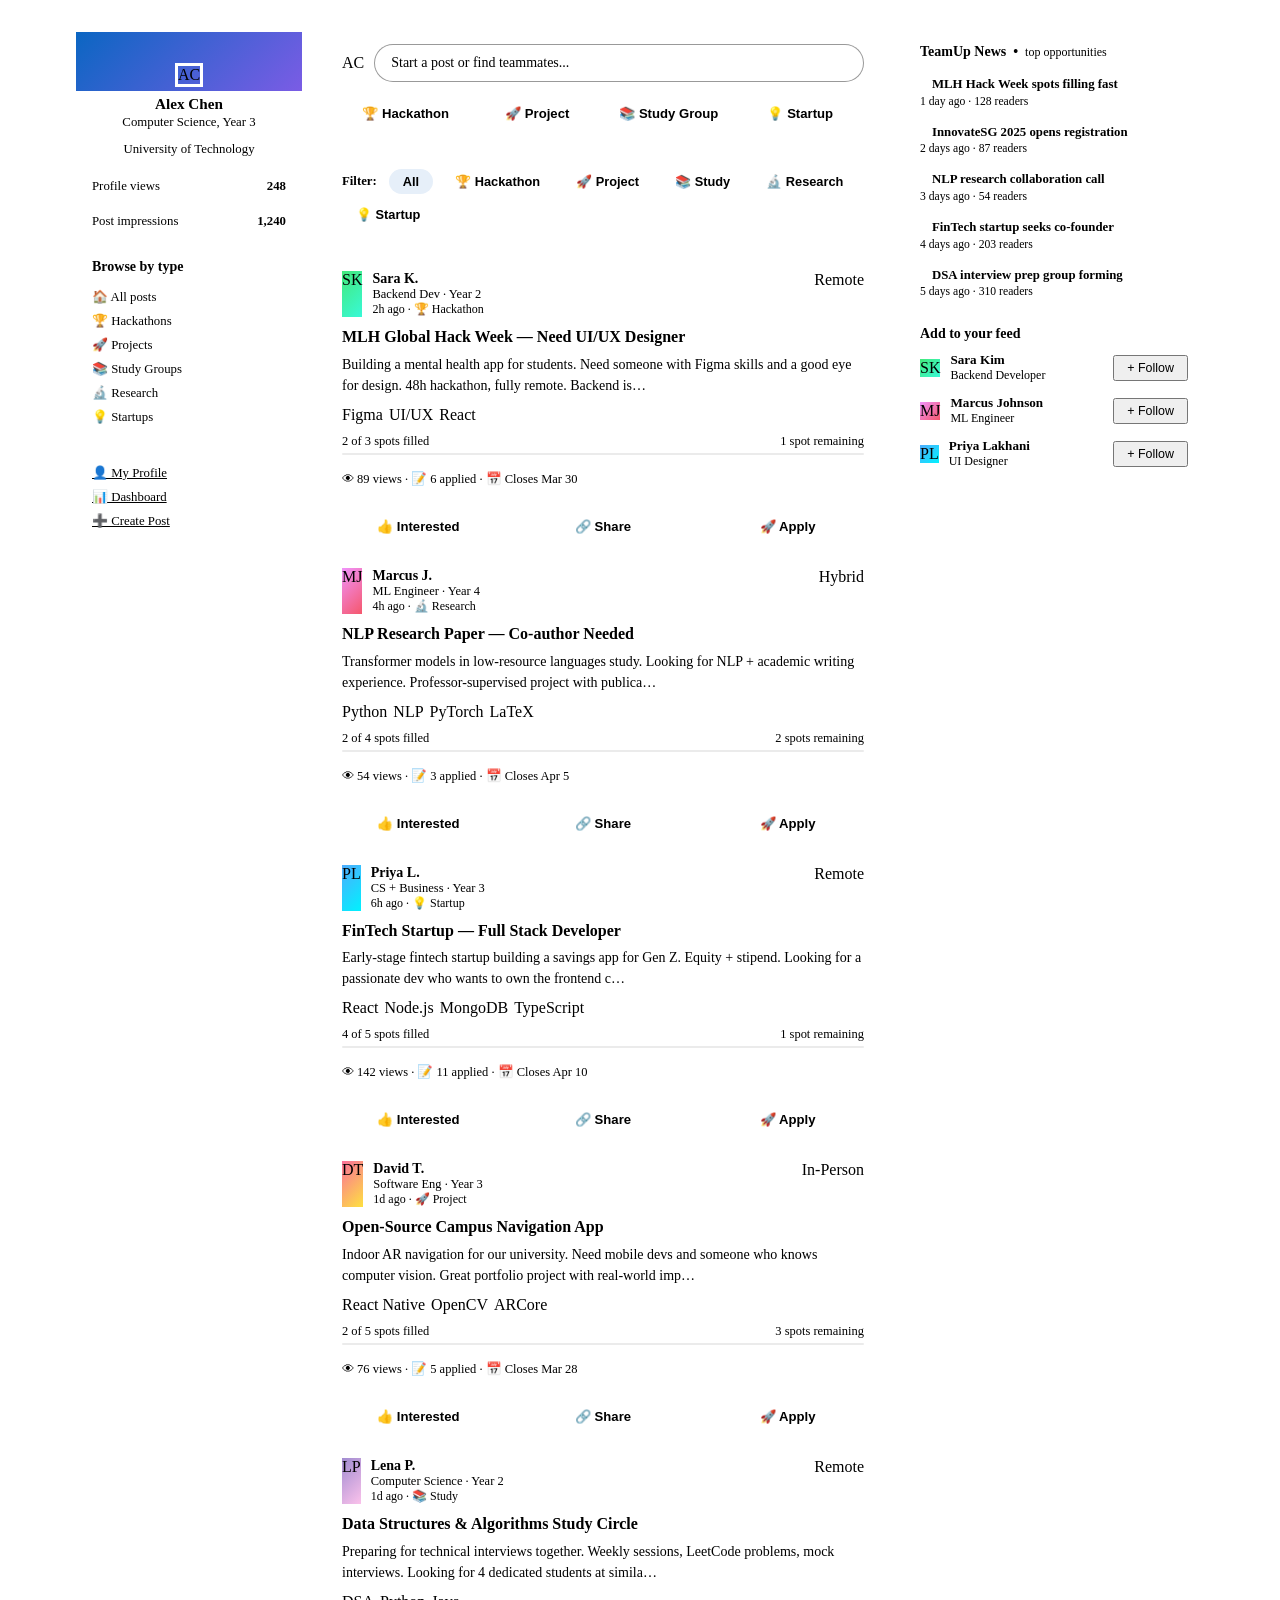
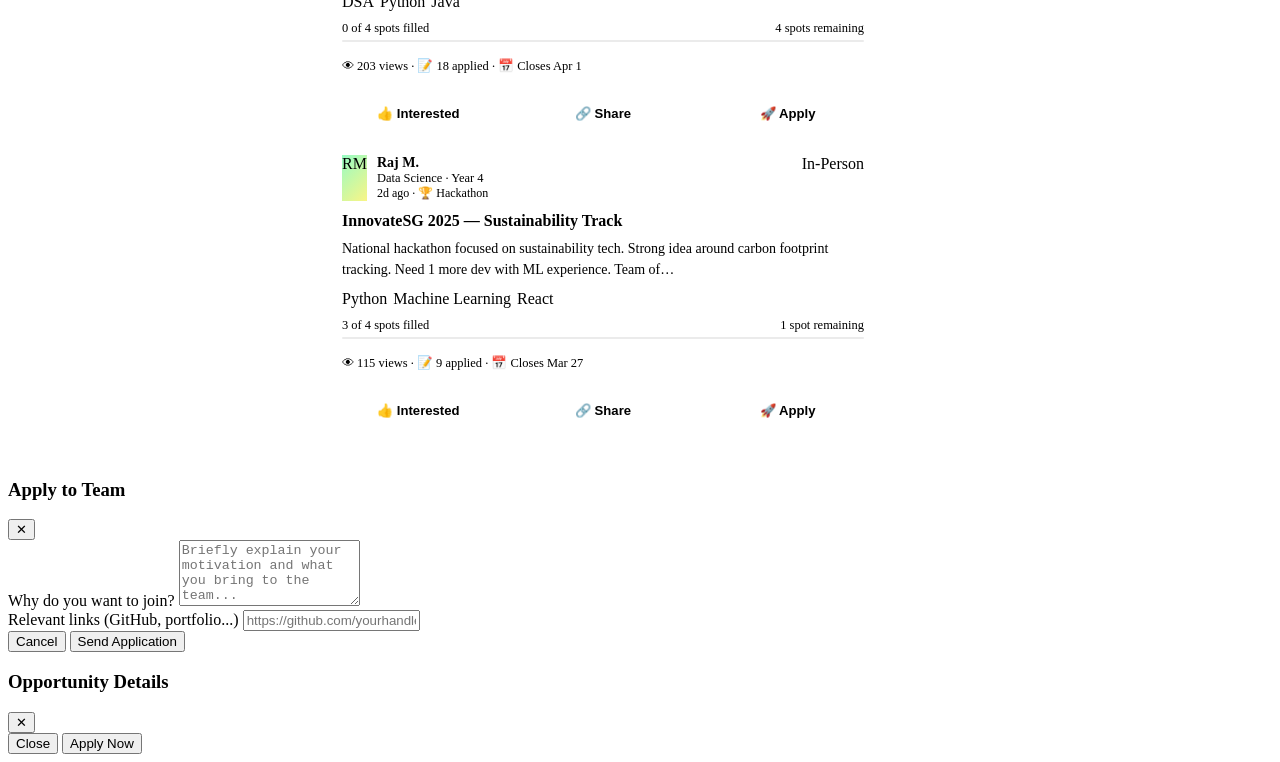
==== templates/browse.html @ 245ce958 "updated files" ====
<!DOCTYPE html>
<html lang="en">
<head>
  <meta charset="UTF-8" />
  <meta name="viewport" content="width=device-width, initial-scale=1.0" />
  <title>TeamUp — Browse</title>
  <link rel="preconnect" href="https://fonts.googleapis.com" />
  <link href="https://fonts.googleapis.com/css2?family=Source+Serif+4:wght@400;600;700&display=swap" rel="stylesheet" />
  <link rel="stylesheet" href="shared.css" />
  <style>
    .page-wrap { max-width: 1128px; margin: 0 auto; padding: 24px 16px; display: grid; grid-template-columns: 226px 1fr 300px; gap: 24px; }

    /* LEFT PANEL */
    .left-panel {}
    .me-card { text-align: center; padding-bottom: 0; overflow: hidden; }
    .me-banner { height: 60px; background: linear-gradient(135deg, #0a66c2, #7b5ce5); margin: -1px -1px 0; }
    .me-av-wrap { margin-top: -28px; display: flex; justify-content: center; margin-bottom: 8px; }
    .me-name { font-weight: 700; font-size: 0.95rem; }
    .me-sub { color: var(--li-text-secondary); font-size: 0.8rem; margin-top: 2px; margin-bottom: 12px; }
    .me-stat-row { display: flex; justify-content: space-between; padding: 10px 16px; border-top: 1px solid var(--li-border); font-size: 0.8rem; cursor: pointer; }
    .me-stat-row:hover { background: var(--li-hover); }
    .me-stat-label { color: var(--li-text-secondary); }
    .me-stat-val { font-weight: 700; color: var(--li-blue); }
    .sidebar-section { padding: 12px 16px; }
    .sidebar-title { font-size: 0.875rem; font-weight: 700; margin-bottom: 10px; }
    .sidebar-link { display: block; font-size: 0.8rem; color: var(--li-text-secondary); padding: 4px 0; cursor: pointer; transition: color 0.1s; }
    .sidebar-link:hover { color: var(--li-blue); text-decoration: underline; }

    /* CENTER FEED */
    .feed {}
    .feed-top {
      background: #fff; border: 1px solid var(--li-border); border-radius: 8px;
      padding: 12px 16px; display: flex; align-items: center; gap: 10px; margin-bottom: 16px;
    }
    .feed-inp {
      flex: 1; border: 1px solid rgba(0,0,0,0.4); border-radius: 24px;
      padding: 10px 16px; font-size: 0.875rem; background: #fff; cursor: pointer;
      transition: border-color 0.15s; color: var(--li-text-secondary);
    }
    .feed-inp:hover { border-color: var(--li-text); }
    .feed-actions { display: flex; gap: 4px; margin-top: 8px; padding-top: 8px; border-top: 1px solid var(--li-border); }
    .feed-action-btn {
      flex: 1; display: flex; align-items: center; justify-content: center; gap: 6px;
      padding: 8px 4px; border-radius: 4px; border: none; background: none;
      font-size: 0.82rem; font-weight: 600; color: var(--li-text-secondary); cursor: pointer;
      transition: background 0.15s;
    }
    .feed-action-btn:hover { background: var(--li-hover); color: var(--li-text); }

    /* FILTER BAR */
    .filter-bar {
      background: #fff; border: 1px solid var(--li-border); border-radius: 8px;
      padding: 12px 16px; display: flex; gap: 8px; flex-wrap: wrap; align-items: center;
      margin-bottom: 16px;
    }
    .filter-label { font-size: 0.8rem; font-weight: 600; color: var(--li-text-secondary); margin-right: 4px; }
    .fchip {
      padding: 5px 14px; border-radius: 16px; font-size: 0.8rem; font-weight: 600;
      cursor: pointer; border: 1px solid var(--li-border); background: #fff;
      color: var(--li-text-secondary); transition: all 0.15s;
    }
    .fchip:hover { color: var(--li-text); border-color: rgba(0,0,0,0.3); }
    .fchip.on { background: rgba(10,102,194,0.1); border-color: var(--li-blue); color: var(--li-blue); }

    /* POST CARD */
    .post-card {
      background: #fff; border: 1px solid var(--li-border); border-radius: 8px;
      margin-bottom: 8px; overflow: hidden; cursor: pointer;
      transition: box-shadow 0.15s;
    }
    .post-card:hover { box-shadow: 0 0 0 1px rgba(0,0,0,0.12), 0 4px 12px rgba(0,0,0,0.08); }
    .pc-header { padding: 16px 16px 0; display: flex; gap: 10px; }
    .pc-meta-info { flex: 1; }
    .pc-author { font-weight: 700; font-size: 0.875rem; }
    .pc-sub { font-size: 0.78rem; color: var(--li-text-secondary); }
    .pc-time { font-size: 0.75rem; color: var(--li-text-tertiary); }
    .pc-body { padding: 10px 16px 14px; }
    .pc-title { font-weight: 700; font-size: 1rem; margin-bottom: 6px; line-height: 1.3; }
    .pc-desc { font-size: 0.875rem; color: var(--li-text-secondary); line-height: 1.5; margin-bottom: 10px; }
    .pc-tags { display: flex; flex-wrap: wrap; gap: 6px; margin-bottom: 10px; }
    .pc-stats-bar { display: flex; justify-content: space-between; align-items: center; padding: 8px 0; border-top: 1px solid var(--li-border); font-size: 0.78rem; color: var(--li-text-secondary); }
    .pc-fill-bar { height: 2px; background: rgba(0,0,0,0.08); border-radius: 2px; margin-bottom: 8px; overflow: hidden; }
    .pc-fill-inner { height: 100%; background: var(--li-green); border-radius: 2px; }
    .pc-actions { display: flex; border-top: 1px solid var(--li-border); }
    .pc-action {
      flex: 1; display: flex; align-items: center; justify-content: center; gap: 6px;
      padding: 10px; border: none; background: none; font-size: 0.82rem; font-weight: 600;
      color: var(--li-text-secondary); cursor: pointer; transition: background 0.15s;
    }
    .pc-action:hover { background: var(--li-hover); color: var(--li-text); }
    .pc-action.apply-btn { color: var(--li-blue); }
    .pc-action.apply-btn:hover { background: rgba(10,102,194,0.08); }

    /* RIGHT PANEL */
    .right-panel {}
    .news-card {}
    .news-title { font-size: 0.875rem; font-weight: 700; padding: 12px 16px 8px; }
    .news-item { padding: 8px 16px; cursor: pointer; transition: background 0.1s; }
    .news-item:hover { background: var(--li-hover); }
    .news-item-title { font-size: 0.8rem; font-weight: 600; line-height: 1.3; }
    .news-item-sub { font-size: 0.73rem; color: var(--li-text-secondary); margin-top: 2px; }
    .news-bullet { display: inline-block; width: 6px; height: 6px; border-radius: 50%; background: var(--li-text); margin-right: 6px; vertical-align: middle; }
    .promoted-label { font-size: 0.7rem; color: var(--li-text-tertiary); padding: 0 16px 8px; }

    @media (max-width: 1024px) { .page-wrap { grid-template-columns: 226px 1fr; } .right-panel { display: none; } }
    @media (max-width: 700px) { .page-wrap { grid-template-columns: 1fr; } .left-panel { display: none; } }
  </style>
</head>
<body>
<script src="shared.js"></script>
<script>renderNav('browse');</script>

<div class="page-wrap">
  <!-- LEFT -->
  <aside class="left-panel">
    <div class="li-card me-card" style="margin-bottom:8px;">
      <div class="me-banner"></div>
      <div class="me-av-wrap"><div class="li-avatar av-xl" style="border:3px solid #fff;">AC</div></div>
      <div style="padding:0 16px 12px;">
        <div class="me-name">Alex Chen</div>
        <div class="me-sub">Computer Science, Year 3</div>
        <div class="me-sub" style="margin-bottom:0;">University of Technology</div>
      </div>
      <div class="me-stat-row">
        <span class="me-stat-label">Profile views</span>
        <span class="me-stat-val">248</span>
      </div>
      <div class="me-stat-row">
        <span class="me-stat-label">Post impressions</span>
        <span class="me-stat-val">1,240</span>
      </div>
    </div>

    <div class="li-card" style="margin-bottom:8px;">
      <div class="sidebar-section">
        <div class="sidebar-title">Browse by type</div>
        <a class="sidebar-link" onclick="fType(this,'all')">🏠 All posts</a>
        <a class="sidebar-link" onclick="fType(this,'hackathon')">🏆 Hackathons</a>
        <a class="sidebar-link" onclick="fType(this,'project')">🚀 Projects</a>
        <a class="sidebar-link" onclick="fType(this,'study')">📚 Study Groups</a>
        <a class="sidebar-link" onclick="fType(this,'research')">🔬 Research</a>
        <a class="sidebar-link" onclick="fType(this,'startup')">💡 Startups</a>
      </div>
    </div>

    <div class="li-card">
      <div class="sidebar-section">
        <a class="sidebar-link" href="profile.html">👤 My Profile</a>
        <a class="sidebar-link" href="dashboard.html">📊 Dashboard</a>
        <a class="sidebar-link" href="create.html">➕ Create Post</a>
      </div>
    </div>
  </aside>

  <!-- CENTER -->
  <main class="feed">
    <!-- Create Post Bar -->
    <div class="li-card feed-top" style="flex-direction:column;align-items:stretch;gap:0;">
      <div style="display:flex;gap:10px;align-items:center;">
        <div class="li-avatar av-md">AC</div>
        <div class="feed-inp" onclick="window.location.href='create.html'">Start a post or find teammates...</div>
      </div>
      <div class="feed-actions">
        <button class="feed-action-btn" onclick="window.location.href='create.html'">🏆 Hackathon</button>
        <button class="feed-action-btn" onclick="window.location.href='create.html'">🚀 Project</button>
        <button class="feed-action-btn" onclick="window.location.href='create.html'">📚 Study Group</button>
        <button class="feed-action-btn" onclick="window.location.href='create.html'">💡 Startup</button>
      </div>
    </div>

    <!-- Filter -->
    <div class="filter-bar">
      <span class="filter-label">Filter:</span>
      <button class="fchip on" onclick="fType(this,'all')">All</button>
      <button class="fchip" onclick="fType(this,'hackathon')">🏆 Hackathon</button>
      <button class="fchip" onclick="fType(this,'project')">🚀 Project</button>
      <button class="fchip" onclick="fType(this,'study')">📚 Study</button>
      <button class="fchip" onclick="fType(this,'research')">🔬 Research</button>
      <button class="fchip" onclick="fType(this,'startup')">💡 Startup</button>
    </div>

    <div id="posts-feed"></div>
  </main>

  <!-- RIGHT -->
  <aside class="right-panel">
    <div class="li-card news-card" style="margin-bottom:8px;">
      <div class="news-title">TeamUp News &nbsp;•&nbsp; <span style="font-size:0.75rem;font-weight:400;color:var(--li-text-secondary);">top opportunities</span></div>
      <div class="news-item">
        <div class="news-item-title"><span class="news-bullet"></span>MLH Hack Week spots filling fast</div>
        <div class="news-item-sub">1 day ago · 128 readers</div>
      </div>
      <div class="news-item">
        <div class="news-item-title"><span class="news-bullet"></span>InnovateSG 2025 opens registration</div>
        <div class="news-item-sub">2 days ago · 87 readers</div>
      </div>
      <div class="news-item">
        <div class="news-item-title"><span class="news-bullet"></span>NLP research collaboration call</div>
        <div class="news-item-sub">3 days ago · 54 readers</div>
      </div>
      <div class="news-item">
        <div class="news-item-title"><span class="news-bullet"></span>FinTech startup seeks co-founder</div>
        <div class="news-item-sub">4 days ago · 203 readers</div>
      </div>
      <div class="news-item">
        <div class="news-item-title"><span class="news-bullet"></span>DSA interview prep group forming</div>
        <div class="news-item-sub">5 days ago · 310 readers</div>
      </div>
    </div>

    <div class="li-card">
      <div class="sidebar-section">
        <div class="sidebar-title">Add to your feed</div>
        <div style="display:flex;align-items:center;gap:10px;margin-bottom:12px;">
          <div class="li-avatar av-md" style="background:linear-gradient(135deg,#43e97b,#38f9d7);">SK</div>
          <div style="flex:1;"><div style="font-size:0.82rem;font-weight:600;">Sara Kim</div><div style="font-size:0.75rem;color:var(--li-text-secondary);">Backend Developer</div></div>
          <button class="btn-li-secondary" style="padding:4px 12px;font-size:0.78rem;">+ Follow</button>
        </div>
        <div style="display:flex;align-items:center;gap:10px;margin-bottom:12px;">
          <div class="li-avatar av-md" style="background:linear-gradient(135deg,#f093fb,#f5576c);">MJ</div>
          <div style="flex:1;"><div style="font-size:0.82rem;font-weight:600;">Marcus Johnson</div><div style="font-size:0.75rem;color:var(--li-text-secondary);">ML Engineer</div></div>
          <button class="btn-li-secondary" style="padding:4px 12px;font-size:0.78rem;">+ Follow</button>
        </div>
        <div style="display:flex;align-items:center;gap:10px;">
          <div class="li-avatar av-md" style="background:linear-gradient(135deg,#4facfe,#00f2fe);">PL</div>
          <div style="flex:1;"><div style="font-size:0.82rem;font-weight:600;">Priya Lakhani</div><div style="font-size:0.75rem;color:var(--li-text-secondary);">UI Designer</div></div>
          <button class="btn-li-secondary" style="padding:4px 12px;font-size:0.78rem;">+ Follow</button>
        </div>
      </div>
    </div>
  </aside>
</div>

<!-- APPLY MODAL -->
<div class="li-modal-ov" id="m-apply">
  <div class="li-modal">
    <div class="li-modal-header">
      <h3 id="m-apply-title">Apply to Team</h3>
      <button class="li-modal-close" onclick="closeModal('m-apply')">✕</button>
    </div>
    <div class="li-modal-body">
      <div class="li-form">
        <div class="li-field">
          <label>Why do you want to join?</label>
          <textarea rows="4" placeholder="Briefly explain your motivation and what you bring to the team..."></textarea>
        </div>
        <div class="li-field">
          <label>Relevant links (GitHub, portfolio...)</label>
          <input type="text" placeholder="https://github.com/yourhandle" />
        </div>
      </div>
    </div>
    <div class="li-modal-footer">
      <button class="btn-li-ghost" onclick="closeModal('m-apply')">Cancel</button>
      <button class="btn-li-primary" onclick="submitApp()">Send Application</button>
    </div>
  </div>
</div>

<!-- POST DETAIL MODAL -->
<div class="li-modal-ov" id="m-detail">
  <div class="li-modal" style="max-width:540px;">
    <div class="li-modal-header">
      <h3>Opportunity Details</h3>
      <button class="li-modal-close" onclick="closeModal('m-detail')">✕</button>
    </div>
    <div class="li-modal-body" id="m-detail-body"></div>
    <div class="li-modal-footer">
      <button class="btn-li-ghost" onclick="closeModal('m-detail')">Close</button>
      <button class="btn-li-primary" id="m-detail-apply-btn">Apply Now</button>
    </div>
  </div>
</div>

<div id="toast"></div>

<script>
const typeE = { hackathon:'🏆', project:'🚀', study:'📚', research:'🔬', startup:'💡', other:'✨' };
const gradMap = {
  1:'linear-gradient(135deg,#43e97b,#38f9d7)',
  2:'linear-gradient(135deg,#f093fb,#f5576c)',
  3:'linear-gradient(135deg,#4facfe,#00f2fe)',
  4:'linear-gradient(135deg,#fa709a,#fee140)',
  5:'linear-gradient(135deg,#a18cd1,#fbc2eb)',
  6:'linear-gradient(135deg,#96fbc4,#f9f586)',
};

const POSTS = [
  { id:1, type:'hackathon', title:'MLH Global Hack Week — Need UI/UX Designer', desc:'Building a mental health app for students. Need someone with Figma skills and a good eye for design. 48h hackathon, fully remote. Backend is covered.', author:'Sara K.', major:'Backend Dev · Year 2', ini:'SK', time:'2h ago', spots:1, total:3, tags:['Figma','UI/UX','React'], mode:'Remote', dl:'Mar 30', views:89, apps:6 },
  { id:2, type:'research', title:'NLP Research Paper — Co-author Needed', desc:'Transformer models in low-resource languages study. Looking for NLP + academic writing experience. Professor-supervised project with publication goal.', author:'Marcus J.', major:'ML Engineer · Year 4', ini:'MJ', time:'4h ago', spots:2, total:4, tags:['Python','NLP','PyTorch','LaTeX'], mode:'Hybrid', dl:'Apr 5', views:54, apps:3 },
  { id:3, type:'startup', title:'FinTech Startup — Full Stack Developer', desc:'Early-stage fintech startup building a savings app for Gen Z. Equity + stipend. Looking for a passionate dev who wants to own the frontend completely.', author:'Priya L.', major:'CS + Business · Year 3', ini:'PL', time:'6h ago', spots:1, total:5, tags:['React','Node.js','MongoDB','TypeScript'], mode:'Remote', dl:'Apr 10', views:142, apps:11 },
  { id:4, type:'project', title:'Open-Source Campus Navigation App', desc:'Indoor AR navigation for our university. Need mobile devs and someone who knows computer vision. Great portfolio project with real-world impact.', author:'David T.', major:'Software Eng · Year 3', ini:'DT', time:'1d ago', spots:3, total:5, tags:['React Native','OpenCV','ARCore'], mode:'In-Person', dl:'Mar 28', views:76, apps:5 },
  { id:5, type:'study', title:'Data Structures & Algorithms Study Circle', desc:'Preparing for technical interviews together. Weekly sessions, LeetCode problems, mock interviews. Looking for 4 dedicated students at similar levels.', author:'Lena P.', major:'Computer Science · Year 2', ini:'LP', time:'1d ago', spots:4, total:4, tags:['DSA','Python','Java'], mode:'Remote', dl:'Apr 1', views:203, apps:18 },
  { id:6, type:'hackathon', title:'InnovateSG 2025 — Sustainability Track', desc:'National hackathon focused on sustainability tech. Strong idea around carbon footprint tracking. Need 1 more dev with ML experience. Team of 3 so far.', author:'Raj M.', major:'Data Science · Year 4', ini:'RM', time:'2d ago', spots:1, total:4, tags:['Python','Machine Learning','React'], mode:'In-Person', dl:'Mar 27', views:115, apps:9 },
];

let aFilter = 'all', fPosts = [...POSTS], cPostId = null;

function renderPosts() {
  const feed = document.getElementById('posts-feed');
  if (!fPosts.length) {
    feed.innerHTML = `<div class="li-card" style="padding:40px;text-align:center;color:var(--li-text-secondary);">
      <div style="font-size:2.5rem;margin-bottom:12px;">🔍</div>
      <div style="font-weight:700;margin-bottom:4px;">No posts found</div>
      <div style="font-size:0.875rem;">Try a different filter</div>
    </div>`;
    return;
  }
  feed.innerHTML = fPosts.map(p => {
    const em = typeE[p.type] || '✨';
    const fill = p.total - p.spots;
    const pct = Math.round((fill/p.total)*100);
    const grad = gradMap[p.id] || gradMap[1];
    return `<div class="post-card li-card" onclick="openDetail(${p.id})">
      <div class="pc-header">
        <div class="li-avatar av-lg" style="background:${grad};">${p.ini}</div>
        <div class="pc-meta-info">
          <div class="pc-author">${p.author}</div>
          <div class="pc-sub">${p.major}</div>
          <div class="pc-time">${p.time} · <span class="li-badge li-badge-blue">${em} ${cap(p.type)}</span></div>
        </div>
        <div style="margin-left:auto;"><span class="li-badge ${p.mode==='Remote'?'li-badge-green':p.mode==='Hybrid'?'li-badge-orange':'li-badge-blue'}">${p.mode}</span></div>
      </div>
      <div class="pc-body">
        <div class="pc-title">${p.title}</div>
        <div class="pc-desc">${p.desc.length>140?p.desc.slice(0,140)+'…':p.desc}</div>
        <div class="pc-tags">
          ${p.tags.slice(0,4).map(t=>`<span class="li-tag">${t}</span>`).join('')}
          ${p.tags.length>4?`<span class="li-tag">+${p.tags.length-4} more</span>`:''}
        </div>
        <div style="font-size:0.78rem;color:var(--li-text-secondary);display:flex;justify-content:space-between;margin-bottom:4px;">
          <span>${fill} of ${p.total} spots filled</span>
          <span>${p.spots} spot${p.spots!==1?'s':''} remaining</span>
        </div>
        <div class="pc-fill-bar"><div class="pc-fill-inner" style="width:${pct}%;"></div></div>
        <div class="pc-stats-bar">
          <span>👁 ${p.views} views · 📝 ${p.apps} applied · 📅 Closes ${p.dl}</span>
        </div>
      </div>
      <div class="pc-actions">
        <button class="pc-action" onclick="event.stopPropagation();toast('👍 Interested!')">👍 Interested</button>
        <button class="pc-action" onclick="event.stopPropagation();toast('🔗 Link copied!')">🔗 Share</button>
        <button class="pc-action apply-btn" onclick="event.stopPropagation();openApply(${p.id})">🚀 Apply</button>
      </div>
    </div>`;
  }).join('');
}

function fType(el, t) {
  aFilter = t;
  document.querySelectorAll('.fchip').forEach(c => c.classList.remove('on'));
  if(el && el.classList) el.classList.add('on');
  fPosts = t==='all' ? [...POSTS] : POSTS.filter(p=>p.type===t);
  renderPosts();
}

function openDetail(id) {
  cPostId = id;
  const p = POSTS.find(x=>x.id===id);
  const em = typeE[p.type]||'✨';
  const fill = p.total - p.spots;
  const pct = Math.round((fill/p.total)*100);
  document.getElementById('m-detail-body').innerHTML = `
    <div style="display:flex;gap:12px;align-items:center;margin-bottom:14px;">
      <div class="li-avatar av-lg" style="background:${gradMap[p.id]||gradMap[1]};">${p.ini}</div>
      <div><div style="font-weight:700;">${p.author}</div><div style="font-size:0.8rem;color:var(--li-text-secondary);">${p.major}</div><div style="font-size:0.75rem;color:var(--li-text-tertiary);">${p.time}</div></div>
    </div>
    <div style="display:flex;gap:6px;flex-wrap:wrap;margin-bottom:10px;">
      <span class="li-badge li-badge-blue">${em} ${cap(p.type)}</span>
      <span class="li-badge ${p.mode==='Remote'?'li-badge-green':p.mode==='Hybrid'?'li-badge-orange':'li-badge-blue'}">${p.mode}</span>
    </div>
    <div style="font-size:1.1rem;font-weight:700;margin-bottom:8px;">${p.title}</div>
    <div style="font-size:0.875rem;color:var(--li-text-secondary);line-height:1.6;margin-bottom:12px;">${p.desc}</div>
    <div style="display:flex;flex-wrap:wrap;gap:6px;margin-bottom:14px;">${p.tags.map(t=>`<span class="li-tag">${t}</span>`).join('')}</div>
    <div style="display:grid;grid-template-columns:1fr 1fr;gap:10px;">
      <div style="background:#f3f2ee;border-radius:4px;padding:12px;text-align:center;">
        <div style="font-size:0.72rem;color:var(--li-text-secondary);font-weight:600;text-transform:uppercase;letter-spacing:0.5px;margin-bottom:4px;">Spots Left</div>
        <div style="font-size:1.6rem;font-weight:700;color:var(--li-blue);">${p.spots}</div>
      </div>
      <div style="background:#f3f2ee;border-radius:4px;padding:12px;text-align:center;">
        <div style="font-size:0.72rem;color:var(--li-text-secondary);font-weight:600;text-transform:uppercase;letter-spacing:0.5px;margin-bottom:4px;">Deadline</div>
        <div style="font-size:1.1rem;font-weight:700;">${p.dl}</div>
      </div>
    </div>
    <div style="margin-top:10px;">
      <div style="font-size:0.78rem;color:var(--li-text-secondary);display:flex;justify-content:space-between;margin-bottom:4px;">
        <span>${fill} of ${p.total} filled</span><span>${pct}%</span>
      </div>
      <div class="li-progress"><div class="li-progress-fill" style="width:${pct}%;"></div></div>
    </div>
  `;
  document.getElementById('m-detail-apply-btn').onclick = () => { closeModal('m-detail'); openApply(id); };
  document.getElementById('m-detail').classList.add('open');
}

function openApply(id) {
  cPostId = id;
  const p = POSTS.find(x=>x.id===id);
  if(p) document.getElementById('m-apply-title').textContent = 'Apply — ' + p.title;
  document.getElementById('m-apply').classList.add('open');
}

function submitApp() { closeModal('m-apply'); toast('Application sent! Good luck 🚀'); }
function closeModal(id) { document.getElementById(id).classList.remove('open'); }
function cap(s) { return s.charAt(0).toUpperCase()+s.slice(1); }

document.querySelectorAll('.li-modal-ov').forEach(o => {
  o.addEventListener('click', e => { if(e.target===o) o.classList.remove('open'); });
});

renderPosts();
</script>
</body>
</html>
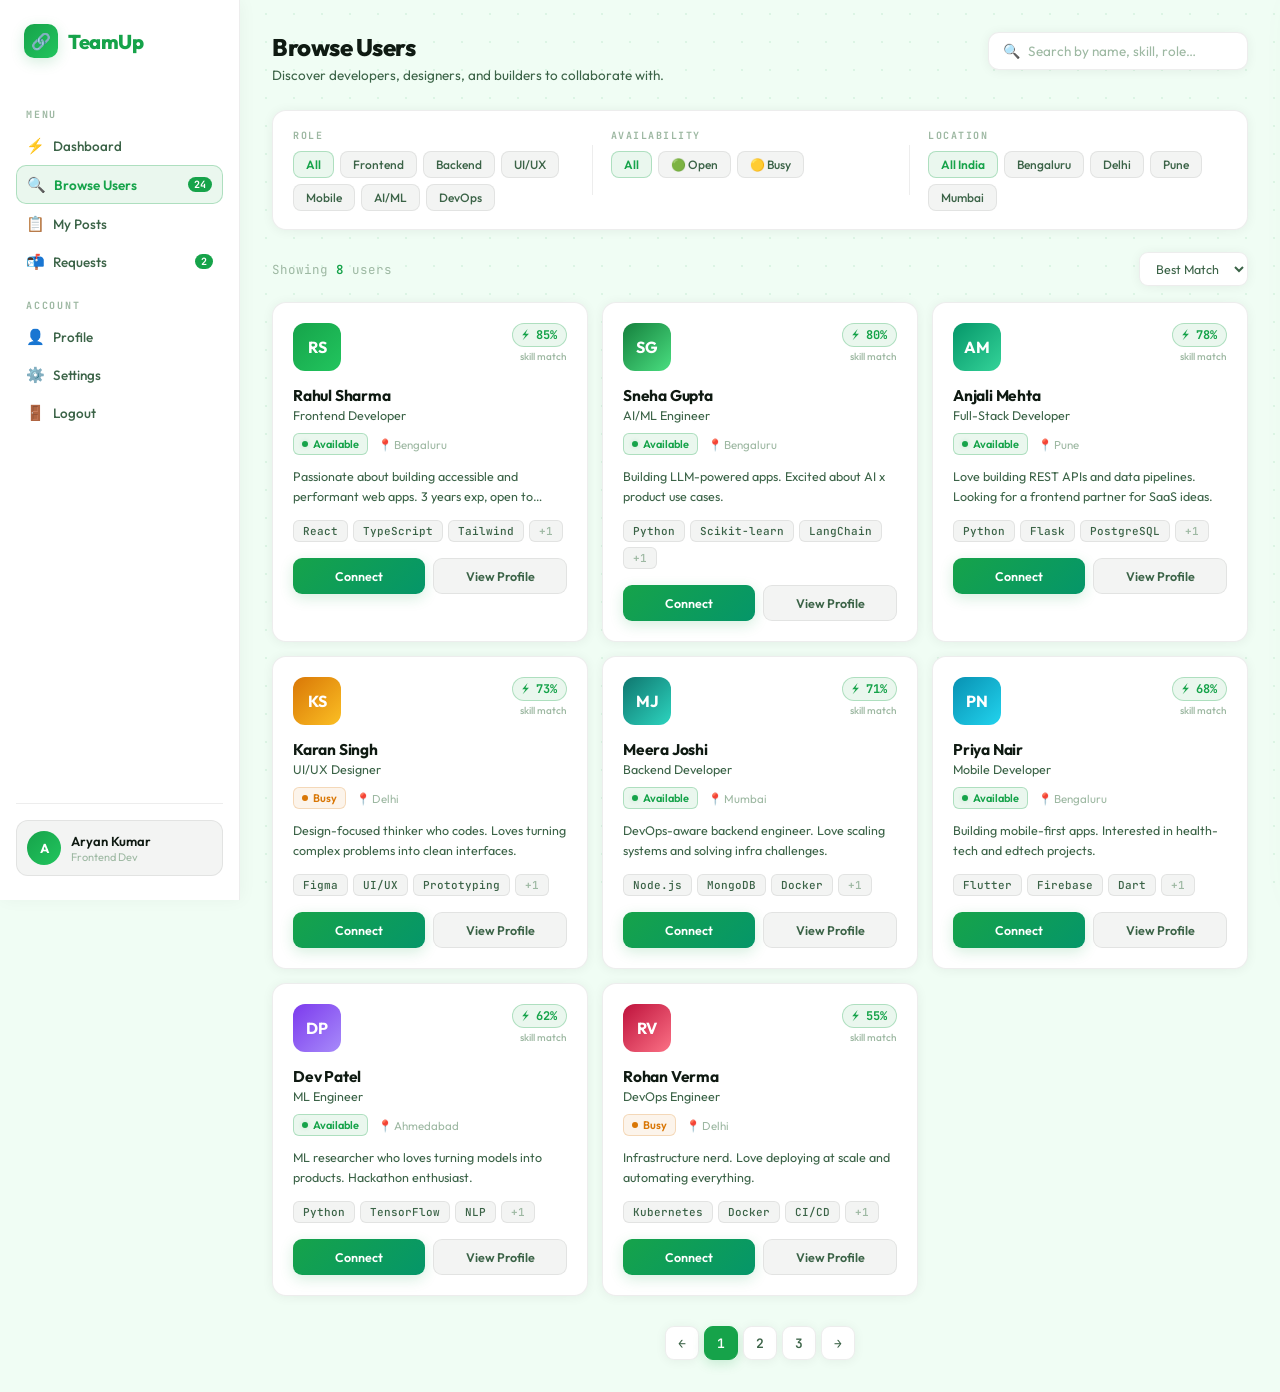
==== commit 4c68702b: "updated" ====
--- a/templates/browse.html
+++ b/templates/browse.html
@@ -1,414 +1,520 @@
 <!DOCTYPE html>
 <html lang="en">
 <head>
-  <meta charset="UTF-8" />
-  <meta name="viewport" content="width=device-width, initial-scale=1.0" />
-  <title>TeamUp — Browse</title>
-  <link rel="preconnect" href="https://fonts.googleapis.com" />
-  <link href="https://fonts.googleapis.com/css2?family=Source+Serif+4:wght@400;600;700&display=swap" rel="stylesheet" />
-  <link rel="stylesheet" href="shared.css" />
-  <style>
-    .page-wrap { max-width: 1128px; margin: 0 auto; padding: 24px 16px; display: grid; grid-template-columns: 226px 1fr 300px; gap: 24px; }
-
-    /* LEFT PANEL */
-    .left-panel {}
-    .me-card { text-align: center; padding-bottom: 0; overflow: hidden; }
-    .me-banner { height: 60px; background: linear-gradient(135deg, #0a66c2, #7b5ce5); margin: -1px -1px 0; }
-    .me-av-wrap { margin-top: -28px; display: flex; justify-content: center; margin-bottom: 8px; }
-    .me-name { font-weight: 700; font-size: 0.95rem; }
-    .me-sub { color: var(--li-text-secondary); font-size: 0.8rem; margin-top: 2px; margin-bottom: 12px; }
-    .me-stat-row { display: flex; justify-content: space-between; padding: 10px 16px; border-top: 1px solid var(--li-border); font-size: 0.8rem; cursor: pointer; }
-    .me-stat-row:hover { background: var(--li-hover); }
-    .me-stat-label { color: var(--li-text-secondary); }
-    .me-stat-val { font-weight: 700; color: var(--li-blue); }
-    .sidebar-section { padding: 12px 16px; }
-    .sidebar-title { font-size: 0.875rem; font-weight: 700; margin-bottom: 10px; }
-    .sidebar-link { display: block; font-size: 0.8rem; color: var(--li-text-secondary); padding: 4px 0; cursor: pointer; transition: color 0.1s; }
-    .sidebar-link:hover { color: var(--li-blue); text-decoration: underline; }
-
-    /* CENTER FEED */
-    .feed {}
-    .feed-top {
-      background: #fff; border: 1px solid var(--li-border); border-radius: 8px;
-      padding: 12px 16px; display: flex; align-items: center; gap: 10px; margin-bottom: 16px;
-    }
-    .feed-inp {
-      flex: 1; border: 1px solid rgba(0,0,0,0.4); border-radius: 24px;
-      padding: 10px 16px; font-size: 0.875rem; background: #fff; cursor: pointer;
-      transition: border-color 0.15s; color: var(--li-text-secondary);
-    }
-    .feed-inp:hover { border-color: var(--li-text); }
-    .feed-actions { display: flex; gap: 4px; margin-top: 8px; padding-top: 8px; border-top: 1px solid var(--li-border); }
-    .feed-action-btn {
-      flex: 1; display: flex; align-items: center; justify-content: center; gap: 6px;
-      padding: 8px 4px; border-radius: 4px; border: none; background: none;
-      font-size: 0.82rem; font-weight: 600; color: var(--li-text-secondary); cursor: pointer;
-      transition: background 0.15s;
-    }
-    .feed-action-btn:hover { background: var(--li-hover); color: var(--li-text); }
-
-    /* FILTER BAR */
-    .filter-bar {
-      background: #fff; border: 1px solid var(--li-border); border-radius: 8px;
-      padding: 12px 16px; display: flex; gap: 8px; flex-wrap: wrap; align-items: center;
-      margin-bottom: 16px;
-    }
-    .filter-label { font-size: 0.8rem; font-weight: 600; color: var(--li-text-secondary); margin-right: 4px; }
-    .fchip {
-      padding: 5px 14px; border-radius: 16px; font-size: 0.8rem; font-weight: 600;
-      cursor: pointer; border: 1px solid var(--li-border); background: #fff;
-      color: var(--li-text-secondary); transition: all 0.15s;
-    }
-    .fchip:hover { color: var(--li-text); border-color: rgba(0,0,0,0.3); }
-    .fchip.on { background: rgba(10,102,194,0.1); border-color: var(--li-blue); color: var(--li-blue); }
-
-    /* POST CARD */
-    .post-card {
-      background: #fff; border: 1px solid var(--li-border); border-radius: 8px;
-      margin-bottom: 8px; overflow: hidden; cursor: pointer;
-      transition: box-shadow 0.15s;
-    }
-    .post-card:hover { box-shadow: 0 0 0 1px rgba(0,0,0,0.12), 0 4px 12px rgba(0,0,0,0.08); }
-    .pc-header { padding: 16px 16px 0; display: flex; gap: 10px; }
-    .pc-meta-info { flex: 1; }
-    .pc-author { font-weight: 700; font-size: 0.875rem; }
-    .pc-sub { font-size: 0.78rem; color: var(--li-text-secondary); }
-    .pc-time { font-size: 0.75rem; color: var(--li-text-tertiary); }
-    .pc-body { padding: 10px 16px 14px; }
-    .pc-title { font-weight: 700; font-size: 1rem; margin-bottom: 6px; line-height: 1.3; }
-    .pc-desc { font-size: 0.875rem; color: var(--li-text-secondary); line-height: 1.5; margin-bottom: 10px; }
-    .pc-tags { display: flex; flex-wrap: wrap; gap: 6px; margin-bottom: 10px; }
-    .pc-stats-bar { display: flex; justify-content: space-between; align-items: center; padding: 8px 0; border-top: 1px solid var(--li-border); font-size: 0.78rem; color: var(--li-text-secondary); }
-    .pc-fill-bar { height: 2px; background: rgba(0,0,0,0.08); border-radius: 2px; margin-bottom: 8px; overflow: hidden; }
-    .pc-fill-inner { height: 100%; background: var(--li-green); border-radius: 2px; }
-    .pc-actions { display: flex; border-top: 1px solid var(--li-border); }
-    .pc-action {
-      flex: 1; display: flex; align-items: center; justify-content: center; gap: 6px;
-      padding: 10px; border: none; background: none; font-size: 0.82rem; font-weight: 600;
-      color: var(--li-text-secondary); cursor: pointer; transition: background 0.15s;
-    }
-    .pc-action:hover { background: var(--li-hover); color: var(--li-text); }
-    .pc-action.apply-btn { color: var(--li-blue); }
-    .pc-action.apply-btn:hover { background: rgba(10,102,194,0.08); }
-
-    /* RIGHT PANEL */
-    .right-panel {}
-    .news-card {}
-    .news-title { font-size: 0.875rem; font-weight: 700; padding: 12px 16px 8px; }
-    .news-item { padding: 8px 16px; cursor: pointer; transition: background 0.1s; }
-    .news-item:hover { background: var(--li-hover); }
-    .news-item-title { font-size: 0.8rem; font-weight: 600; line-height: 1.3; }
-    .news-item-sub { font-size: 0.73rem; color: var(--li-text-secondary); margin-top: 2px; }
-    .news-bullet { display: inline-block; width: 6px; height: 6px; border-radius: 50%; background: var(--li-text); margin-right: 6px; vertical-align: middle; }
-    .promoted-label { font-size: 0.7rem; color: var(--li-text-tertiary); padding: 0 16px 8px; }
-
-    @media (max-width: 1024px) { .page-wrap { grid-template-columns: 226px 1fr; } .right-panel { display: none; } }
-    @media (max-width: 700px) { .page-wrap { grid-template-columns: 1fr; } .left-panel { display: none; } }
-  </style>
+    <title>Browse Users – TeamUp</title>
+    <meta name="viewport" content="width=device-width, initial-scale=1.0">
+    <link href="https://fonts.googleapis.com/css2?family=Outfit:wght@300;400;500;600;700;800&family=JetBrains+Mono:wght@400;500&display=swap" rel="stylesheet">
+    <style>
+        :root {
+            --primary: #16a34a;
+            --primary-light: #22c55e;
+            --primary-dim: rgba(22,163,74,0.09);
+            --primary-border: rgba(22,163,74,0.28);
+            --primary-glow: rgba(22,163,74,0.18);
+            --accent: #059669;
+            --warn: #d97706;
+            --bg: #f0fdf4;
+            --bg2: #ffffff;
+            --bg3: #f3f4f3;
+            --card: #ffffff;
+            --card-hover: #f7fef9;
+            --border: rgba(0,0,0,0.07);
+            --border-mid: rgba(22,163,74,0.22);
+            --text: #0f1a12;
+            --text2: #3b6347;
+            --text3: #9db8a2;
+            --sidebar-w: 240px;
+            --radius: 14px;
+            --shadow: 0 1px 12px rgba(0,0,0,0.06);
+            --shadow-hover: 0 8px 28px rgba(22,163,74,0.12);
+        }
+        * { margin: 0; padding: 0; box-sizing: border-box; }
+        html { scroll-behavior: smooth; }
+        body {
+            font-family: 'Outfit', sans-serif;
+            background: var(--bg);
+            color: var(--text);
+            display: flex;
+            min-height: 100vh;
+            overflow-x: hidden;
+        }
+
+        body::before {
+            content: '';
+            position: fixed; inset: 0;
+            background-image: radial-gradient(circle, rgba(22,163,74,0.09) 1px, transparent 1px);
+            background-size: 28px 28px;
+            pointer-events: none; z-index: 0;
+        }
+
+        /* SIDEBAR */
+        .sidebar {
+            width: var(--sidebar-w);
+            background: var(--bg2);
+            border-right: 1px solid var(--border);
+            height: 100vh; padding: 24px 16px;
+            display: flex; flex-direction: column;
+            position: sticky; top: 0; flex-shrink: 0; z-index: 10;
+            box-shadow: 2px 0 16px rgba(0,0,0,0.04);
+        }
+        .logo {
+            font-size: 20px; font-weight: 800; letter-spacing: -0.5px;
+            margin-bottom: 32px;
+            display: flex; align-items: center; gap: 10px; padding: 0 8px;
+        }
+        .logo-icon {
+            width: 34px; height: 34px;
+            background: linear-gradient(135deg, var(--primary), var(--primary-light));
+            border-radius: 10px;
+            display: flex; align-items: center; justify-content: center;
+            font-size: 16px;
+            box-shadow: 0 4px 14px var(--primary-glow);
+        }
+        .logo-text { color: var(--primary); }
+
+        .nav-label {
+            font-size: 10px; font-weight: 700; letter-spacing: 1.8px;
+            text-transform: uppercase; color: var(--text3);
+            padding: 0 10px; margin-bottom: 6px; margin-top: 18px;
+            font-family: 'JetBrains Mono', monospace;
+        }
+        .nav a {
+            display: flex; align-items: center; gap: 9px;
+            color: var(--text2); text-decoration: none;
+            padding: 9px 10px; border-radius: 10px;
+            margin-bottom: 1px; font-size: 13.5px; font-weight: 500;
+            transition: all 0.18s;
+        }
+        .nav a:hover { background: var(--primary-dim); color: var(--primary); }
+        .nav a.active {
+            background: var(--primary-dim); color: var(--primary);
+            border: 1px solid var(--primary-border); font-weight: 600;
+        }
+        .nav-icon { font-size: 15px; width: 18px; text-align: center; }
+        .badge {
+            margin-left: auto; background: var(--primary); color: #fff;
+            font-size: 10px; font-weight: 700; padding: 1px 6px;
+            border-radius: 20px; font-family: 'JetBrains Mono', monospace;
+        }
+        .sidebar-footer { margin-top: auto; padding-top: 16px; border-top: 1px solid var(--border); }
+        .user-chip {
+            display: flex; align-items: center; gap: 10px;
+            padding: 10px; border-radius: 12px;
+            background: var(--bg3); border: 1px solid var(--border);
+            cursor: pointer; transition: 0.18s;
+        }
+        .user-chip:hover { border-color: var(--primary-border); }
+        .user-avatar {
+            width: 34px; height: 34px; border-radius: 50%;
+            background: linear-gradient(135deg, var(--primary), var(--primary-light));
+            display: flex; align-items: center; justify-content: center;
+            font-size: 13px; font-weight: 700; color: #fff; flex-shrink: 0;
+        }
+        .user-name { font-size: 13px; font-weight: 600; color: var(--text); }
+        .user-role { font-size: 11px; color: var(--text3); margin-top: 1px; }
+
+        /* MAIN */
+        .main { flex: 1; padding: 32px 32px; overflow-y: auto; position: relative; z-index: 1; }
+
+        .header { display: flex; align-items: flex-start; justify-content: space-between; margin-bottom: 26px; gap: 16px; }
+        .header-left h2 { font-size: 24px; font-weight: 800; letter-spacing: -0.5px; }
+        .header-left p { font-size: 13.5px; color: var(--text2); margin-top: 4px; }
+
+        .search-wrap {
+            display: flex; align-items: center; gap: 8px;
+            background: var(--bg2); border: 1.5px solid var(--border);
+            border-radius: 11px; padding: 9px 14px;
+            transition: 0.2s; min-width: 260px; box-shadow: var(--shadow);
+        }
+        .search-wrap:focus-within { border-color: var(--primary-border); box-shadow: 0 0 0 3px var(--primary-dim); }
+        .search-wrap input { background: none; border: none; outline: none; color: var(--text); font-size: 13.5px; width: 100%; font-family: inherit; }
+        .search-wrap input::placeholder { color: var(--text3); }
+        .search-icon { color: var(--text3); font-size: 14px; }
+
+        /* FILTERS */
+        .filters-section {
+            background: var(--bg2); border: 1px solid var(--border);
+            border-radius: var(--radius); padding: 18px 20px;
+            margin-bottom: 22px; box-shadow: var(--shadow);
+        }
+        .filters-row { display: flex; align-items: flex-start; gap: 0; flex-wrap: wrap; }
+        .filter-group { display: flex; flex-direction: column; gap: 9px; flex: 1; min-width: 170px; padding: 0 18px; }
+        .filter-group:first-child { padding-left: 0; }
+        .filter-group-label { font-size: 10px; font-weight: 700; letter-spacing: 1.5px; text-transform: uppercase; color: var(--text3); font-family: 'JetBrains Mono', monospace; }
+        .filter-chips { display: flex; flex-wrap: wrap; gap: 6px; }
+        .filter-chip {
+            padding: 5px 12px; border: 1px solid var(--border);
+            border-radius: 8px; background: var(--bg3);
+            color: var(--text2); font-size: 12px; font-weight: 500;
+            cursor: pointer; transition: all 0.15s; font-family: inherit;
+        }
+        .filter-chip:hover { border-color: var(--primary-border); color: var(--primary); background: var(--primary-dim); }
+        .filter-chip.active { background: var(--primary-dim); border-color: var(--primary-border); color: var(--primary); font-weight: 600; }
+        .filter-v-divider { width: 1px; background: var(--border); min-height: 50px; align-self: center; flex-shrink: 0; }
+
+        /* RESULTS BAR */
+        .results-bar { display: flex; align-items: center; justify-content: space-between; margin-bottom: 16px; }
+        .results-count { font-size: 12.5px; color: var(--text3); font-family: 'JetBrains Mono', monospace; }
+        .results-count span { color: var(--primary); font-weight: 600; }
+        .sort-select {
+            background: var(--bg2); border: 1px solid var(--border);
+            color: var(--text2); font-size: 12.5px;
+            padding: 7px 12px; border-radius: 9px; outline: none;
+            cursor: pointer; font-family: inherit; transition: 0.15s; box-shadow: var(--shadow);
+        }
+        .sort-select:hover { border-color: var(--primary-border); color: var(--primary); }
+
+        /* GRID */
+        .users-grid { display: grid; grid-template-columns: repeat(auto-fill, minmax(295px, 1fr)); gap: 14px; }
+
+        /* CARD */
+        .user-card {
+            background: var(--card); border: 1px solid var(--border);
+            border-radius: var(--radius); padding: 20px;
+            transition: all 0.22s cubic-bezier(0.4,0,0.2,1);
+            cursor: pointer; animation: fadeUp 0.4s ease both;
+            box-shadow: var(--shadow); position: relative; overflow: hidden;
+        }
+        .user-card::after {
+            content: ''; position: absolute;
+            top: 0; left: 0; right: 0; height: 3px;
+            background: linear-gradient(90deg, var(--primary), var(--primary-light));
+            transform: scaleX(0); transform-origin: left;
+            transition: transform 0.28s ease; border-radius: 14px 14px 0 0;
+        }
+        .user-card:hover { border-color: var(--primary-border); background: var(--card-hover); transform: translateY(-3px); box-shadow: var(--shadow-hover); }
+        .user-card:hover::after { transform: scaleX(1); }
+
+        .uc-top { display: flex; align-items: flex-start; justify-content: space-between; margin-bottom: 14px; }
+        .uc-avatar { width: 48px; height: 48px; border-radius: 12px; font-size: 16px; font-weight: 700; color: #fff; display: flex; align-items: center; justify-content: center; flex-shrink: 0; }
+        .uc-match-wrap { display: flex; flex-direction: column; align-items: flex-end; gap: 3px; }
+        .match-pill {
+            display: flex; align-items: center; gap: 4px;
+            background: var(--primary-dim); border: 1px solid var(--primary-border);
+            color: var(--primary); padding: 3px 9px; border-radius: 20px;
+            font-size: 12px; font-weight: 700; font-family: 'JetBrains Mono', monospace;
+        }
+        .match-label { font-size: 10px; color: var(--text3); font-weight: 500; }
+
+        .uc-name { font-size: 15.5px; font-weight: 700; margin-bottom: 2px; letter-spacing: -0.2px; }
+        .uc-role { font-size: 12.5px; color: var(--text2); margin-bottom: 10px; }
+        .uc-meta { display: flex; align-items: center; gap: 10px; margin-bottom: 11px; flex-wrap: wrap; }
+        .avail-badge {
+            display: inline-flex; align-items: center; gap: 5px;
+            font-size: 11px; font-weight: 600; padding: 3px 8px; border-radius: 6px;
+        }
+        .avail-badge.open { background: rgba(22,163,74,0.09); color: var(--primary); border: 1px solid var(--primary-border); }
+        .avail-badge.busy { background: rgba(217,119,6,0.08); color: var(--warn); border: 1px solid rgba(217,119,6,0.22); }
+        .avail-dot { width: 6px; height: 6px; border-radius: 50%; flex-shrink: 0; }
+        .avail-dot.open { background: var(--primary); box-shadow: 0 0 5px var(--primary-glow); }
+        .avail-dot.busy { background: var(--warn); }
+        .meta-item { font-size: 11.5px; color: var(--text3); }
+
+        .uc-bio { font-size: 12.5px; color: var(--text2); line-height: 1.6; margin-bottom: 14px; display: -webkit-box; -webkit-line-clamp: 2; -webkit-box-orient: vertical; overflow: hidden; }
+        .uc-tags { display: flex; flex-wrap: wrap; gap: 5px; margin-bottom: 16px; }
+        .tag { padding: 3px 9px; border-radius: 6px; font-size: 11px; font-weight: 500; background: var(--bg3); color: var(--text2); border: 1px solid var(--border); font-family: 'JetBrains Mono', monospace; }
+        .tag.blue { background: var(--primary-dim); color: var(--primary); border-color: var(--primary-border); }
+        .tag.more { color: var(--text3); }
+
+        .uc-actions { display: flex; gap: 8px; }
+        .btn {
+            display: inline-flex; align-items: center; justify-content: center; gap: 6px;
+            border: none; padding: 9px 14px; border-radius: 9px;
+            cursor: pointer; font-weight: 600; font-size: 12.5px;
+            font-family: inherit; transition: all 0.18s; flex: 1; white-space: nowrap;
+        }
+        .btn-primary { background: linear-gradient(135deg, var(--primary), var(--accent)); color: white; box-shadow: 0 4px 14px var(--primary-glow); }
+        .btn-primary:hover { transform: translateY(-1px); box-shadow: 0 6px 20px rgba(22,163,74,0.26); filter: brightness(1.06); }
+        .btn-ghost { background: var(--bg3); color: var(--text2); border: 1px solid var(--border); }
+        .btn-ghost:hover { border-color: var(--primary-border); color: var(--primary); background: var(--primary-dim); }
+
+        /* DRAWER */
+        .drawer-overlay { position: fixed; inset: 0; background: rgba(10,20,12,0.3); backdrop-filter: blur(4px); z-index: 89; opacity: 0; pointer-events: none; transition: opacity 0.28s; }
+        .drawer-overlay.open { opacity: 1; pointer-events: all; }
+        .profile-drawer {
+            position: fixed; right: -420px; top: 0; bottom: 0; width: 390px;
+            background: var(--bg2); border-left: 1px solid var(--border);
+            z-index: 90; transition: right 0.3s cubic-bezier(0.4,0,0.2,1);
+            overflow-y: auto; padding: 24px 22px;
+            box-shadow: -8px 0 40px rgba(22,163,74,0.07);
+        }
+        .profile-drawer.open { right: 0; }
+
+        ::-webkit-scrollbar { width: 5px; }
+        ::-webkit-scrollbar-track { background: transparent; }
+        ::-webkit-scrollbar-thumb { background: var(--border); border-radius: 10px; }
+
+        .drawer-header { display: flex; justify-content: flex-end; margin-bottom: 18px; }
+        .close-btn { background: var(--bg3); border: 1px solid var(--border); color: var(--text2); width: 30px; height: 30px; border-radius: 8px; cursor: pointer; font-size: 14px; display: flex; align-items: center; justify-content: center; transition: 0.15s; }
+        .close-btn:hover { background: var(--primary-dim); color: var(--primary); border-color: var(--primary-border); }
+
+        .profile-hero { text-align: center; padding-bottom: 22px; border-bottom: 1px solid var(--border); margin-bottom: 22px; }
+        .profile-avatar-lg { width: 76px; height: 76px; border-radius: 18px; font-size: 26px; font-weight: 700; color: #fff; display: flex; align-items: center; justify-content: center; margin: 0 auto 14px; box-shadow: 0 6px 24px var(--primary-glow); }
+        .profile-name { font-size: 21px; font-weight: 800; letter-spacing: -0.3px; margin-bottom: 4px; }
+        .profile-role { font-size: 13px; color: var(--text2); margin-bottom: 8px; }
+        .profile-loc { font-size: 12px; color: var(--text3); margin-bottom: 14px; display: flex; align-items: center; justify-content: center; gap: 8px; flex-wrap: wrap; }
+        .profile-match { display: inline-flex; align-items: center; gap: 6px; background: var(--primary-dim); border: 1px solid var(--primary-border); color: var(--primary); padding: 5px 14px; border-radius: 20px; font-size: 13px; font-weight: 700; font-family: 'JetBrains Mono', monospace; }
+
+        .drawer-section { margin-bottom: 18px; }
+        .section-title { font-size: 10px; font-weight: 700; letter-spacing: 1.8px; text-transform: uppercase; color: var(--text3); margin-bottom: 10px; font-family: 'JetBrains Mono', monospace; }
+        .profile-bio { font-size: 13px; color: var(--text2); line-height: 1.7; }
+        .skill-grid { display: flex; flex-wrap: wrap; gap: 7px; }
+        .drawer-actions { display: flex; gap: 10px; margin-top: 24px; padding-top: 18px; border-top: 1px solid var(--border); }
+
+        /* PAGINATION */
+        .pagination { display: flex; align-items: center; justify-content: center; gap: 5px; margin-top: 30px; }
+        .page-btn { width: 34px; height: 34px; border: 1px solid var(--border); border-radius: 9px; background: var(--card); color: var(--text2); font-size: 13px; font-weight: 600; cursor: pointer; transition: 0.15s; font-family: 'JetBrains Mono', monospace; display: flex; align-items: center; justify-content: center; box-shadow: var(--shadow); }
+        .page-btn:hover { border-color: var(--primary-border); color: var(--primary); background: var(--primary-dim); }
+        .page-btn.active { background: var(--primary); border-color: var(--primary); color: #fff; box-shadow: 0 4px 12px var(--primary-glow); }
+
+        .empty-state { text-align: center; padding: 60px 20px; color: var(--text3); grid-column: 1/-1; }
+        .empty-state .e-icon { font-size: 36px; margin-bottom: 12px; opacity: 0.4; }
+        .empty-state p { font-size: 13.5px; line-height: 1.7; }
+
+        /* TOAST */
+        .toast-container { position: fixed; bottom: 22px; right: 22px; z-index: 200; display: flex; flex-direction: column; gap: 8px; }
+        .toast { background: var(--bg2); border: 1px solid var(--primary-border); border-radius: 11px; padding: 12px 16px; font-size: 13px; font-weight: 500; display: flex; align-items: center; gap: 9px; animation: toastIn 0.28s ease; max-width: 300px; box-shadow: 0 8px 24px rgba(22,163,74,0.12); color: var(--text); }
+
+        @keyframes toastIn  { from { transform: translateX(40px); opacity: 0; } to { transform: translateX(0); opacity: 1; } }
+        @keyframes toastOut { to   { transform: translateX(40px); opacity: 0; } }
+        @keyframes fadeUp   { from { opacity: 0; transform: translateY(12px); } to { opacity: 1; transform: translateY(0); } }
+    </style>
 </head>
 <body>
-<script src="shared.js"></script>
-<script>renderNav('browse');</script>
-
-<div class="page-wrap">
-  <!-- LEFT -->
-  <aside class="left-panel">
-    <div class="li-card me-card" style="margin-bottom:8px;">
-      <div class="me-banner"></div>
-      <div class="me-av-wrap"><div class="li-avatar av-xl" style="border:3px solid #fff;">AC</div></div>
-      <div style="padding:0 16px 12px;">
-        <div class="me-name">Alex Chen</div>
-        <div class="me-sub">Computer Science, Year 3</div>
-        <div class="me-sub" style="margin-bottom:0;">University of Technology</div>
-      </div>
-      <div class="me-stat-row">
-        <span class="me-stat-label">Profile views</span>
-        <span class="me-stat-val">248</span>
-      </div>
-      <div class="me-stat-row">
-        <span class="me-stat-label">Post impressions</span>
-        <span class="me-stat-val">1,240</span>
-      </div>
-    </div>
-
-    <div class="li-card" style="margin-bottom:8px;">
-      <div class="sidebar-section">
-        <div class="sidebar-title">Browse by type</div>
-        <a class="sidebar-link" onclick="fType(this,'all')">🏠 All posts</a>
-        <a class="sidebar-link" onclick="fType(this,'hackathon')">🏆 Hackathons</a>
-        <a class="sidebar-link" onclick="fType(this,'project')">🚀 Projects</a>
-        <a class="sidebar-link" onclick="fType(this,'study')">📚 Study Groups</a>
-        <a class="sidebar-link" onclick="fType(this,'research')">🔬 Research</a>
-        <a class="sidebar-link" onclick="fType(this,'startup')">💡 Startups</a>
-      </div>
-    </div>
-
-    <div class="li-card">
-      <div class="sidebar-section">
-        <a class="sidebar-link" href="profile.html">👤 My Profile</a>
-        <a class="sidebar-link" href="dashboard.html">📊 Dashboard</a>
-        <a class="sidebar-link" href="create.html">➕ Create Post</a>
-      </div>
-    </div>
-  </aside>
-
-  <!-- CENTER -->
-  <main class="feed">
-    <!-- Create Post Bar -->
-    <div class="li-card feed-top" style="flex-direction:column;align-items:stretch;gap:0;">
-      <div style="display:flex;gap:10px;align-items:center;">
-        <div class="li-avatar av-md">AC</div>
-        <div class="feed-inp" onclick="window.location.href='create.html'">Start a post or find teammates...</div>
-      </div>
-      <div class="feed-actions">
-        <button class="feed-action-btn" onclick="window.location.href='create.html'">🏆 Hackathon</button>
-        <button class="feed-action-btn" onclick="window.location.href='create.html'">🚀 Project</button>
-        <button class="feed-action-btn" onclick="window.location.href='create.html'">📚 Study Group</button>
-        <button class="feed-action-btn" onclick="window.location.href='create.html'">💡 Startup</button>
-      </div>
-    </div>
-
-    <!-- Filter -->
-    <div class="filter-bar">
-      <span class="filter-label">Filter:</span>
-      <button class="fchip on" onclick="fType(this,'all')">All</button>
-      <button class="fchip" onclick="fType(this,'hackathon')">🏆 Hackathon</button>
-      <button class="fchip" onclick="fType(this,'project')">🚀 Project</button>
-      <button class="fchip" onclick="fType(this,'study')">📚 Study</button>
-      <button class="fchip" onclick="fType(this,'research')">🔬 Research</button>
-      <button class="fchip" onclick="fType(this,'startup')">💡 Startup</button>
-    </div>
-
-    <div id="posts-feed"></div>
-  </main>
-
-  <!-- RIGHT -->
-  <aside class="right-panel">
-    <div class="li-card news-card" style="margin-bottom:8px;">
-      <div class="news-title">TeamUp News &nbsp;•&nbsp; <span style="font-size:0.75rem;font-weight:400;color:var(--li-text-secondary);">top opportunities</span></div>
-      <div class="news-item">
-        <div class="news-item-title"><span class="news-bullet"></span>MLH Hack Week spots filling fast</div>
-        <div class="news-item-sub">1 day ago · 128 readers</div>
-      </div>
-      <div class="news-item">
-        <div class="news-item-title"><span class="news-bullet"></span>InnovateSG 2025 opens registration</div>
-        <div class="news-item-sub">2 days ago · 87 readers</div>
-      </div>
-      <div class="news-item">
-        <div class="news-item-title"><span class="news-bullet"></span>NLP research collaboration call</div>
-        <div class="news-item-sub">3 days ago · 54 readers</div>
-      </div>
-      <div class="news-item">
-        <div class="news-item-title"><span class="news-bullet"></span>FinTech startup seeks co-founder</div>
-        <div class="news-item-sub">4 days ago · 203 readers</div>
-      </div>
-      <div class="news-item">
-        <div class="news-item-title"><span class="news-bullet"></span>DSA interview prep group forming</div>
-        <div class="news-item-sub">5 days ago · 310 readers</div>
-      </div>
-    </div>
-
-    <div class="li-card">
-      <div class="sidebar-section">
-        <div class="sidebar-title">Add to your feed</div>
-        <div style="display:flex;align-items:center;gap:10px;margin-bottom:12px;">
-          <div class="li-avatar av-md" style="background:linear-gradient(135deg,#43e97b,#38f9d7);">SK</div>
-          <div style="flex:1;"><div style="font-size:0.82rem;font-weight:600;">Sara Kim</div><div style="font-size:0.75rem;color:var(--li-text-secondary);">Backend Developer</div></div>
-          <button class="btn-li-secondary" style="padding:4px 12px;font-size:0.78rem;">+ Follow</button>
-        </div>
-        <div style="display:flex;align-items:center;gap:10px;margin-bottom:12px;">
-          <div class="li-avatar av-md" style="background:linear-gradient(135deg,#f093fb,#f5576c);">MJ</div>
-          <div style="flex:1;"><div style="font-size:0.82rem;font-weight:600;">Marcus Johnson</div><div style="font-size:0.75rem;color:var(--li-text-secondary);">ML Engineer</div></div>
-          <button class="btn-li-secondary" style="padding:4px 12px;font-size:0.78rem;">+ Follow</button>
-        </div>
-        <div style="display:flex;align-items:center;gap:10px;">
-          <div class="li-avatar av-md" style="background:linear-gradient(135deg,#4facfe,#00f2fe);">PL</div>
-          <div style="flex:1;"><div style="font-size:0.82rem;font-weight:600;">Priya Lakhani</div><div style="font-size:0.75rem;color:var(--li-text-secondary);">UI Designer</div></div>
-          <button class="btn-li-secondary" style="padding:4px 12px;font-size:0.78rem;">+ Follow</button>
-        </div>
-      </div>
-    </div>
-  </aside>
+
+<div class="sidebar">
+    <div class="logo">
+        <div class="logo-icon">🔗</div>
+        <span class="logo-text">TeamUp</span>
+    </div>
+    <div class="nav-label">Menu</div>
+    <div class="nav">
+        <a href="/dashboard"><span class="nav-icon">⚡</span> Dashboard</a>
+        <a href="/browse" class="active"><span class="nav-icon">🔍</span> Browse Users <span class="badge">24</span></a>
+        <a href="/post"><span class="nav-icon">📋</span> My Posts</a>
+        <a href="/request"><span class="nav-icon">📬</span> Requests <span class="badge">2</span></a>
+    </div>
+    <div class="nav-label">Account</div>
+    <div class="nav">
+        <a href="/profile"><span class="nav-icon">👤</span> Profile</a>
+        <a href="/settings"><span class="nav-icon">⚙️</span> Settings</a>
+        <a href="/logout"><span class="nav-icon">🚪</span> Logout</a>
+    </div>
+    <div class="sidebar-footer">
+        <div class="user-chip">
+            <div class="user-avatar">A</div>
+            <div class="user-info">
+                <div class="user-name">Aryan Kumar</div>
+                <div class="user-role">Frontend Dev</div>
+            </div>
+        </div>
+    </div>
 </div>
 
-<!-- APPLY MODAL -->
-<div class="li-modal-ov" id="m-apply">
-  <div class="li-modal">
-    <div class="li-modal-header">
-      <h3 id="m-apply-title">Apply to Team</h3>
-      <button class="li-modal-close" onclick="closeModal('m-apply')">✕</button>
-    </div>
-    <div class="li-modal-body">
-      <div class="li-form">
-        <div class="li-field">
-          <label>Why do you want to join?</label>
-          <textarea rows="4" placeholder="Briefly explain your motivation and what you bring to the team..."></textarea>
-        </div>
-        <div class="li-field">
-          <label>Relevant links (GitHub, portfolio...)</label>
-          <input type="text" placeholder="https://github.com/yourhandle" />
-        </div>
-      </div>
-    </div>
-    <div class="li-modal-footer">
-      <button class="btn-li-ghost" onclick="closeModal('m-apply')">Cancel</button>
-      <button class="btn-li-primary" onclick="submitApp()">Send Application</button>
-    </div>
-  </div>
+<div class="main">
+    <div class="header">
+        <div class="header-left">
+            <h2>Browse Users</h2>
+            <p>Discover developers, designers, and builders to collaborate with.</p>
+        </div>
+        <div class="header-right">
+            <div class="search-wrap">
+                <span class="search-icon">🔍</span>
+                <input type="text" id="searchInput" placeholder="Search by name, skill, role…" oninput="applyFilters()">
+            </div>
+        </div>
+    </div>
+
+    <div class="filters-section">
+        <div class="filters-row">
+            <div class="filter-group">
+                <div class="filter-group-label">Role</div>
+                <div class="filter-chips" id="roleFilters">
+                    <button class="filter-chip active" onclick="setFilter('role','all',this)">All</button>
+                    <button class="filter-chip" onclick="setFilter('role','Frontend',this)">Frontend</button>
+                    <button class="filter-chip" onclick="setFilter('role','Backend',this)">Backend</button>
+                    <button class="filter-chip" onclick="setFilter('role','UI/UX',this)">UI/UX</button>
+                    <button class="filter-chip" onclick="setFilter('role','Mobile',this)">Mobile</button>
+                    <button class="filter-chip" onclick="setFilter('role','AI/ML',this)">AI/ML</button>
+                    <button class="filter-chip" onclick="setFilter('role','DevOps',this)">DevOps</button>
+                </div>
+            </div>
+            <div class="filter-v-divider"></div>
+            <div class="filter-group">
+                <div class="filter-group-label">Availability</div>
+                <div class="filter-chips" id="availFilters">
+                    <button class="filter-chip active" onclick="setFilter('avail','all',this)">All</button>
+                    <button class="filter-chip" onclick="setFilter('avail','open',this)">🟢 Open</button>
+                    <button class="filter-chip" onclick="setFilter('avail','busy',this)">🟡 Busy</button>
+                </div>
+            </div>
+            <div class="filter-v-divider"></div>
+            <div class="filter-group">
+                <div class="filter-group-label">Location</div>
+                <div class="filter-chips" id="locFilters">
+                    <button class="filter-chip active" onclick="setFilter('loc','all',this)">All India</button>
+                    <button class="filter-chip" onclick="setFilter('loc','Bengaluru',this)">Bengaluru</button>
+                    <button class="filter-chip" onclick="setFilter('loc','Delhi',this)">Delhi</button>
+                    <button class="filter-chip" onclick="setFilter('loc','Pune',this)">Pune</button>
+                    <button class="filter-chip" onclick="setFilter('loc','Mumbai',this)">Mumbai</button>
+                </div>
+            </div>
+        </div>
+    </div>
+
+    <div class="results-bar">
+        <div class="results-count" id="resultsCount">Showing <span>8</span> users</div>
+        <select class="sort-select" onchange="applyFilters()" id="sortSelect">
+            <option value="match">Best Match</option>
+            <option value="name">Name A–Z</option>
+            <option value="newest">Newest</option>
+        </select>
+    </div>
+
+    <div class="users-grid" id="usersGrid"></div>
+
+    <div class="pagination">
+        <button class="page-btn">←</button>
+        <button class="page-btn active">1</button>
+        <button class="page-btn">2</button>
+        <button class="page-btn">3</button>
+        <button class="page-btn">→</button>
+    </div>
 </div>
 
-<!-- POST DETAIL MODAL -->
-<div class="li-modal-ov" id="m-detail">
-  <div class="li-modal" style="max-width:540px;">
-    <div class="li-modal-header">
-      <h3>Opportunity Details</h3>
-      <button class="li-modal-close" onclick="closeModal('m-detail')">✕</button>
-    </div>
-    <div class="li-modal-body" id="m-detail-body"></div>
-    <div class="li-modal-footer">
-      <button class="btn-li-ghost" onclick="closeModal('m-detail')">Close</button>
-      <button class="btn-li-primary" id="m-detail-apply-btn">Apply Now</button>
-    </div>
-  </div>
+<div class="drawer-overlay" id="drawerOverlay" onclick="closeDrawer()"></div>
+<div class="profile-drawer" id="profileDrawer">
+    <div class="drawer-header"><button class="close-btn" onclick="closeDrawer()">✕</button></div>
+    <div id="drawerContent"></div>
 </div>
-
-<div id="toast"></div>
+<div class="toast-container" id="toastContainer"></div>
 
 <script>
-const typeE = { hackathon:'🏆', project:'🚀', study:'📚', research:'🔬', startup:'💡', other:'✨' };
-const gradMap = {
-  1:'linear-gradient(135deg,#43e97b,#38f9d7)',
-  2:'linear-gradient(135deg,#f093fb,#f5576c)',
-  3:'linear-gradient(135deg,#4facfe,#00f2fe)',
-  4:'linear-gradient(135deg,#fa709a,#fee140)',
-  5:'linear-gradient(135deg,#a18cd1,#fbc2eb)',
-  6:'linear-gradient(135deg,#96fbc4,#f9f586)',
-};
-
-const POSTS = [
-  { id:1, type:'hackathon', title:'MLH Global Hack Week — Need UI/UX Designer', desc:'Building a mental health app for students. Need someone with Figma skills and a good eye for design. 48h hackathon, fully remote. Backend is covered.', author:'Sara K.', major:'Backend Dev · Year 2', ini:'SK', time:'2h ago', spots:1, total:3, tags:['Figma','UI/UX','React'], mode:'Remote', dl:'Mar 30', views:89, apps:6 },
-  { id:2, type:'research', title:'NLP Research Paper — Co-author Needed', desc:'Transformer models in low-resource languages study. Looking for NLP + academic writing experience. Professor-supervised project with publication goal.', author:'Marcus J.', major:'ML Engineer · Year 4', ini:'MJ', time:'4h ago', spots:2, total:4, tags:['Python','NLP','PyTorch','LaTeX'], mode:'Hybrid', dl:'Apr 5', views:54, apps:3 },
-  { id:3, type:'startup', title:'FinTech Startup — Full Stack Developer', desc:'Early-stage fintech startup building a savings app for Gen Z. Equity + stipend. Looking for a passionate dev who wants to own the frontend completely.', author:'Priya L.', major:'CS + Business · Year 3', ini:'PL', time:'6h ago', spots:1, total:5, tags:['React','Node.js','MongoDB','TypeScript'], mode:'Remote', dl:'Apr 10', views:142, apps:11 },
-  { id:4, type:'project', title:'Open-Source Campus Navigation App', desc:'Indoor AR navigation for our university. Need mobile devs and someone who knows computer vision. Great portfolio project with real-world impact.', author:'David T.', major:'Software Eng · Year 3', ini:'DT', time:'1d ago', spots:3, total:5, tags:['React Native','OpenCV','ARCore'], mode:'In-Person', dl:'Mar 28', views:76, apps:5 },
-  { id:5, type:'study', title:'Data Structures & Algorithms Study Circle', desc:'Preparing for technical interviews together. Weekly sessions, LeetCode problems, mock interviews. Looking for 4 dedicated students at similar levels.', author:'Lena P.', major:'Computer Science · Year 2', ini:'LP', time:'1d ago', spots:4, total:4, tags:['DSA','Python','Java'], mode:'Remote', dl:'Apr 1', views:203, apps:18 },
-  { id:6, type:'hackathon', title:'InnovateSG 2025 — Sustainability Track', desc:'National hackathon focused on sustainability tech. Strong idea around carbon footprint tracking. Need 1 more dev with ML experience. Team of 3 so far.', author:'Raj M.', major:'Data Science · Year 4', ini:'RM', time:'2d ago', spots:1, total:4, tags:['Python','Machine Learning','React'], mode:'In-Person', dl:'Mar 27', views:115, apps:9 },
+const users = [
+    { id:1, name:"Rahul Sharma",  initials:"RS", color:"linear-gradient(135deg,#16a34a,#22c55e)", role:"Frontend Developer",  category:"Frontend", skills:["React","TypeScript","Tailwind","Next.js"],    bio:"Passionate about building accessible and performant web apps. 3 years exp, open to hackathons and startups.", match:85, location:"Bengaluru", avail:"open" },
+    { id:2, name:"Anjali Mehta",  initials:"AM", color:"linear-gradient(135deg,#059669,#34d399)", role:"Full-Stack Developer", category:"Backend",  skills:["Python","Flask","PostgreSQL","Redis"],         bio:"Love building REST APIs and data pipelines. Looking for a frontend partner for SaaS ideas.", match:78, location:"Pune",      avail:"open" },
+    { id:3, name:"Karan Singh",   initials:"KS", color:"linear-gradient(135deg,#d97706,#fbbf24)", role:"UI/UX Designer",       category:"UI/UX",    skills:["Figma","UI/UX","Prototyping","Framer"],        bio:"Design-focused thinker who codes. Loves turning complex problems into clean interfaces.", match:73, location:"Delhi",     avail:"busy" },
+    { id:4, name:"Priya Nair",    initials:"PN", color:"linear-gradient(135deg,#0891b2,#22d3ee)", role:"Mobile Developer",     category:"Mobile",   skills:["Flutter","Firebase","Dart","iOS"],             bio:"Building mobile-first apps. Interested in health-tech and edtech projects.", match:68, location:"Bengaluru", avail:"open" },
+    { id:5, name:"Dev Patel",     initials:"DP", color:"linear-gradient(135deg,#7c3aed,#a78bfa)", role:"ML Engineer",          category:"AI/ML",    skills:["Python","TensorFlow","NLP","PyTorch"],         bio:"ML researcher who loves turning models into products. Hackathon enthusiast.", match:62, location:"Ahmedabad", avail:"open" },
+    { id:6, name:"Meera Joshi",   initials:"MJ", color:"linear-gradient(135deg,#0f766e,#2dd4bf)", role:"Backend Developer",    category:"Backend",  skills:["Node.js","MongoDB","Docker","AWS"],            bio:"DevOps-aware backend engineer. Love scaling systems and solving infra challenges.", match:71, location:"Mumbai",    avail:"open" },
+    { id:7, name:"Rohan Verma",   initials:"RV", color:"linear-gradient(135deg,#be123c,#fb7185)", role:"DevOps Engineer",      category:"DevOps",   skills:["Kubernetes","Docker","CI/CD","Terraform"],     bio:"Infrastructure nerd. Love deploying at scale and automating everything.", match:55, location:"Delhi",     avail:"busy" },
+    { id:8, name:"Sneha Gupta",   initials:"SG", color:"linear-gradient(135deg,#15803d,#4ade80)", role:"AI/ML Engineer",       category:"AI/ML",    skills:["Python","Scikit-learn","LangChain","OpenAI"],  bio:"Building LLM-powered apps. Excited about AI x product use cases.", match:80, location:"Bengaluru", avail:"open" },
 ];
 
-let aFilter = 'all', fPosts = [...POSTS], cPostId = null;
-
-function renderPosts() {
-  const feed = document.getElementById('posts-feed');
-  if (!fPosts.length) {
-    feed.innerHTML = `<div class="li-card" style="padding:40px;text-align:center;color:var(--li-text-secondary);">
-      <div style="font-size:2.5rem;margin-bottom:12px;">🔍</div>
-      <div style="font-weight:700;margin-bottom:4px;">No posts found</div>
-      <div style="font-size:0.875rem;">Try a different filter</div>
-    </div>`;
-    return;
-  }
-  feed.innerHTML = fPosts.map(p => {
-    const em = typeE[p.type] || '✨';
-    const fill = p.total - p.spots;
-    const pct = Math.round((fill/p.total)*100);
-    const grad = gradMap[p.id] || gradMap[1];
-    return `<div class="post-card li-card" onclick="openDetail(${p.id})">
-      <div class="pc-header">
-        <div class="li-avatar av-lg" style="background:${grad};">${p.ini}</div>
-        <div class="pc-meta-info">
-          <div class="pc-author">${p.author}</div>
-          <div class="pc-sub">${p.major}</div>
-          <div class="pc-time">${p.time} · <span class="li-badge li-badge-blue">${em} ${cap(p.type)}</span></div>
-        </div>
-        <div style="margin-left:auto;"><span class="li-badge ${p.mode==='Remote'?'li-badge-green':p.mode==='Hybrid'?'li-badge-orange':'li-badge-blue'}">${p.mode}</span></div>
-      </div>
-      <div class="pc-body">
-        <div class="pc-title">${p.title}</div>
-        <div class="pc-desc">${p.desc.length>140?p.desc.slice(0,140)+'…':p.desc}</div>
-        <div class="pc-tags">
-          ${p.tags.slice(0,4).map(t=>`<span class="li-tag">${t}</span>`).join('')}
-          ${p.tags.length>4?`<span class="li-tag">+${p.tags.length-4} more</span>`:''}
-        </div>
-        <div style="font-size:0.78rem;color:var(--li-text-secondary);display:flex;justify-content:space-between;margin-bottom:4px;">
-          <span>${fill} of ${p.total} spots filled</span>
-          <span>${p.spots} spot${p.spots!==1?'s':''} remaining</span>
-        </div>
-        <div class="pc-fill-bar"><div class="pc-fill-inner" style="width:${pct}%;"></div></div>
-        <div class="pc-stats-bar">
-          <span>👁 ${p.views} views · 📝 ${p.apps} applied · 📅 Closes ${p.dl}</span>
-        </div>
-      </div>
-      <div class="pc-actions">
-        <button class="pc-action" onclick="event.stopPropagation();toast('👍 Interested!')">👍 Interested</button>
-        <button class="pc-action" onclick="event.stopPropagation();toast('🔗 Link copied!')">🔗 Share</button>
-        <button class="pc-action apply-btn" onclick="event.stopPropagation();openApply(${p.id})">🚀 Apply</button>
-      </div>
-    </div>`;
-  }).join('');
+let filters = { role:'all', avail:'all', loc:'all' };
+
+function setFilter(type, val, btn) {
+    filters[type] = val;
+    const group = { role:'roleFilters', avail:'availFilters', loc:'locFilters' }[type];
+    document.querySelectorAll(`#${group} .filter-chip`).forEach(b => b.classList.remove('active'));
+    btn.classList.add('active');
+    applyFilters();
 }
 
-function fType(el, t) {
-  aFilter = t;
-  document.querySelectorAll('.fchip').forEach(c => c.classList.remove('on'));
-  if(el && el.classList) el.classList.add('on');
-  fPosts = t==='all' ? [...POSTS] : POSTS.filter(p=>p.type===t);
-  renderPosts();
+function applyFilters() {
+    const q = document.getElementById('searchInput').value.toLowerCase();
+    const sort = document.getElementById('sortSelect').value;
+    let result = users.filter(u => {
+        const matchRole  = filters.role  === 'all' || u.category === filters.role;
+        const matchAvail = filters.avail === 'all' || u.avail    === filters.avail;
+        const matchLoc   = filters.loc   === 'all' || u.location === filters.loc;
+        const matchSearch = !q || u.name.toLowerCase().includes(q) || u.role.toLowerCase().includes(q) || u.skills.some(s => s.toLowerCase().includes(q));
+        return matchRole && matchAvail && matchLoc && matchSearch;
+    });
+    if (sort === 'match') result.sort((a,b) => b.match - a.match);
+    else if (sort === 'name') result.sort((a,b) => a.name.localeCompare(b.name));
+    document.getElementById('resultsCount').innerHTML = `Showing <span>${result.length}</span> user${result.length !== 1 ? 's' : ''}`;
+    renderUsers(result);
 }
 
-function openDetail(id) {
-  cPostId = id;
-  const p = POSTS.find(x=>x.id===id);
-  const em = typeE[p.type]||'✨';
-  const fill = p.total - p.spots;
-  const pct = Math.round((fill/p.total)*100);
-  document.getElementById('m-detail-body').innerHTML = `
-    <div style="display:flex;gap:12px;align-items:center;margin-bottom:14px;">
-      <div class="li-avatar av-lg" style="background:${gradMap[p.id]||gradMap[1]};">${p.ini}</div>
-      <div><div style="font-weight:700;">${p.author}</div><div style="font-size:0.8rem;color:var(--li-text-secondary);">${p.major}</div><div style="font-size:0.75rem;color:var(--li-text-tertiary);">${p.time}</div></div>
-    </div>
-    <div style="display:flex;gap:6px;flex-wrap:wrap;margin-bottom:10px;">
-      <span class="li-badge li-badge-blue">${em} ${cap(p.type)}</span>
-      <span class="li-badge ${p.mode==='Remote'?'li-badge-green':p.mode==='Hybrid'?'li-badge-orange':'li-badge-blue'}">${p.mode}</span>
-    </div>
-    <div style="font-size:1.1rem;font-weight:700;margin-bottom:8px;">${p.title}</div>
-    <div style="font-size:0.875rem;color:var(--li-text-secondary);line-height:1.6;margin-bottom:12px;">${p.desc}</div>
-    <div style="display:flex;flex-wrap:wrap;gap:6px;margin-bottom:14px;">${p.tags.map(t=>`<span class="li-tag">${t}</span>`).join('')}</div>
-    <div style="display:grid;grid-template-columns:1fr 1fr;gap:10px;">
-      <div style="background:#f3f2ee;border-radius:4px;padding:12px;text-align:center;">
-        <div style="font-size:0.72rem;color:var(--li-text-secondary);font-weight:600;text-transform:uppercase;letter-spacing:0.5px;margin-bottom:4px;">Spots Left</div>
-        <div style="font-size:1.6rem;font-weight:700;color:var(--li-blue);">${p.spots}</div>
-      </div>
-      <div style="background:#f3f2ee;border-radius:4px;padding:12px;text-align:center;">
-        <div style="font-size:0.72rem;color:var(--li-text-secondary);font-weight:600;text-transform:uppercase;letter-spacing:0.5px;margin-bottom:4px;">Deadline</div>
-        <div style="font-size:1.1rem;font-weight:700;">${p.dl}</div>
-      </div>
-    </div>
-    <div style="margin-top:10px;">
-      <div style="font-size:0.78rem;color:var(--li-text-secondary);display:flex;justify-content:space-between;margin-bottom:4px;">
-        <span>${fill} of ${p.total} filled</span><span>${pct}%</span>
-      </div>
-      <div class="li-progress"><div class="li-progress-fill" style="width:${pct}%;"></div></div>
-    </div>
-  `;
-  document.getElementById('m-detail-apply-btn').onclick = () => { closeModal('m-detail'); openApply(id); };
-  document.getElementById('m-detail').classList.add('open');
+function renderUsers(list) {
+    const grid = document.getElementById('usersGrid');
+    if (!list.length) {
+        grid.innerHTML = `<div class="empty-state"><div class="e-icon">🔍</div><p>No users match your filters.<br>Try adjusting your criteria.</p></div>`;
+        return;
+    }
+    grid.innerHTML = list.map((u, i) => `
+        <div class="user-card" style="animation-delay:${i*0.05}s" onclick="openProfile(${u.id})">
+            <div class="uc-top">
+                <div class="uc-avatar" style="background:${u.color}">${u.initials}</div>
+                <div class="uc-match-wrap">
+                    <div class="match-pill">⚡ ${u.match}%</div>
+                    <div class="match-label">skill match</div>
+                </div>
+            </div>
+            <div class="uc-name">${u.name}</div>
+            <div class="uc-role">${u.role}</div>
+            <div class="uc-meta">
+                <span class="avail-badge ${u.avail}">
+                    <span class="avail-dot ${u.avail}"></span>
+                    ${u.avail === 'open' ? 'Available' : 'Busy'}
+                </span>
+                <span class="meta-item">📍 ${u.location}</span>
+            </div>
+            <div class="uc-bio">${u.bio}</div>
+            <div class="uc-tags">
+                ${u.skills.slice(0,3).map(s => `<span class="tag">${s}</span>`).join('')}
+                ${u.skills.length > 3 ? `<span class="tag more">+${u.skills.length-3}</span>` : ''}
+            </div>
+            <div class="uc-actions" onclick="event.stopPropagation()">
+                <button class="btn btn-primary" onclick="sendConnect(${u.id},'${u.name}')">Connect</button>
+                <button class="btn btn-ghost" onclick="openProfile(${u.id})">View Profile</button>
+            </div>
+        </div>
+    `).join('');
 }
 
-function openApply(id) {
-  cPostId = id;
-  const p = POSTS.find(x=>x.id===id);
-  if(p) document.getElementById('m-apply-title').textContent = 'Apply — ' + p.title;
-  document.getElementById('m-apply').classList.add('open');
+function openProfile(id) {
+    const u = users.find(x => x.id === id);
+    if (!u) return;
+    document.getElementById('drawerContent').innerHTML = `
+        <div class="profile-hero">
+            <div class="profile-avatar-lg" style="background:${u.color}">${u.initials}</div>
+            <div class="profile-name">${u.name}</div>
+            <div class="profile-role">${u.role}</div>
+            <div class="profile-loc">
+                <span class="avail-badge ${u.avail}">
+                    <span class="avail-dot ${u.avail}"></span>
+                    ${u.avail === 'open' ? 'Open to collaborate' : 'Currently busy'}
+                </span>
+                <span>📍 ${u.location}</span>
+            </div>
+            <div class="profile-match">⚡ ${u.match}% skill match</div>
+        </div>
+        <div class="drawer-section">
+            <div class="section-title">About</div>
+            <p class="profile-bio">${u.bio}</p>
+        </div>
+        <div class="drawer-section">
+            <div class="section-title">Skills</div>
+            <div class="skill-grid">${u.skills.map(s => `<span class="tag blue">${s}</span>`).join('')}</div>
+        </div>
+        <div class="drawer-actions">
+            <button class="btn btn-primary" style="flex:1" onclick="sendConnect(${u.id},'${u.name}')">✉️ Connect</button>
+            <button class="btn btn-ghost" style="flex:1">💬 Message</button>
+        </div>
+    `;
+    document.getElementById('profileDrawer').classList.add('open');
+    document.getElementById('drawerOverlay').classList.add('open');
 }
 
-function submitApp() { closeModal('m-apply'); toast('Application sent! Good luck 🚀'); }
-function closeModal(id) { document.getElementById(id).classList.remove('open'); }
-function cap(s) { return s.charAt(0).toUpperCase()+s.slice(1); }
-
-document.querySelectorAll('.li-modal-ov').forEach(o => {
-  o.addEventListener('click', e => { if(e.target===o) o.classList.remove('open'); });
-});
-
-renderPosts();
+function closeDrawer() {
+    document.getElementById('profileDrawer').classList.remove('open');
+    document.getElementById('drawerOverlay').classList.remove('open');
+}
+
+function sendConnect(id, name) { showToast(`✉️ Request sent to ${name}!`); }
+
+function showToast(msg) {
+    const c = document.getElementById('toastContainer');
+    const t = document.createElement('div');
+    t.className = 'toast';
+    t.innerHTML = `<span>✅</span>${msg}`;
+    c.appendChild(t);
+    setTimeout(() => { t.style.animation='toastOut 0.3s ease forwards'; setTimeout(()=>t.remove(),300); }, 3000);
+}
+
+applyFilters();
 </script>
 </body>
 </html>
